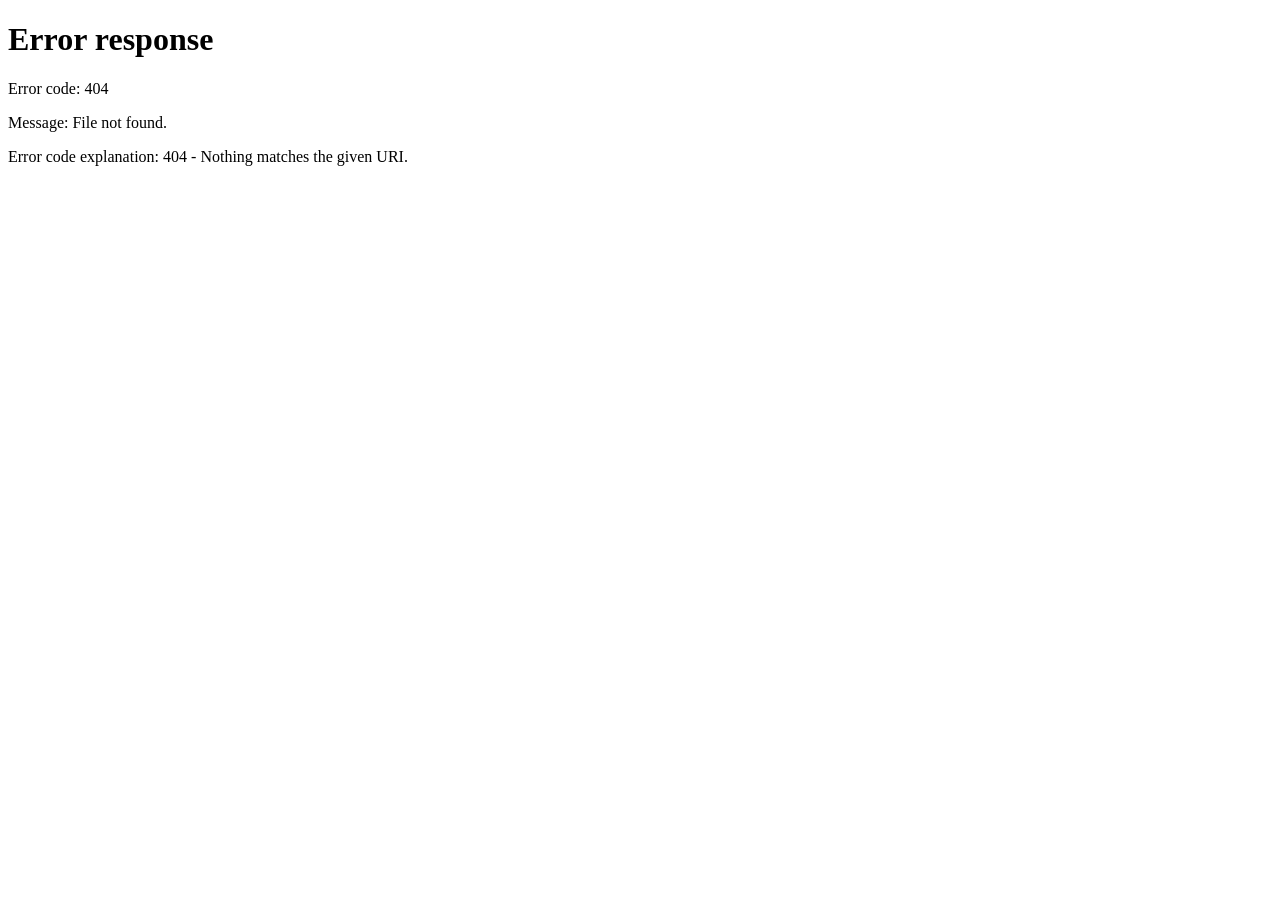
==== slides.html @ 271a7a08 "slides.html: redirect naar wachtwoord als niet ingelogd" ====
<!DOCTYPE html>
<html lang="en">
<head>
  <meta charset="UTF-8">
  <meta name="viewport" content="width=device-width, initial-scale=1.0">
  <meta name="robots" content="noindex, nofollow">
  <meta name="description" content="Information Autonomy — The missing precondition for data sovereignty in an era of vendor lock-in and AI. By Martijn Aslander. Foreword by Fons Trompenaars.">
  <title>Information Autonomy — Martijn Aslander</title>
  <link rel="preconnect" href="https://fonts.googleapis.com">
  <link rel="preconnect" href="https://fonts.gstatic.com" crossorigin>
  <link href="https://fonts.googleapis.com/css2?family=Inter:wght@300;400;500;600;700;800;900&display=swap" rel="stylesheet">
  <link rel="stylesheet" href="style.css">
  <link rel="stylesheet" href="https://cdnjs.cloudflare.com/ajax/libs/font-awesome/6.5.0/css/all.min.css">
</head>
<script>
  if (sessionStorage.getItem('ia_auth') !== '1') {
    window.location.replace('index.html');
  }
</script>
<body>
  <div class="ribbon">Dummy Site — tijdelijk</div>

  <!-- HERO -->
  <section class="hero">
    <div class="container">
      <p class="author-name">Martijn Aslander</p>
      <h1 class="book-title">Information Autonomy</h1>
      <p class="subtitle">The missing precondition for data sovereignty in an era of vendor lock-in and AI</p>
      <div class="hero-cover">
        <img src="cover.png" alt="Information Autonomy — book cover" />
      </div>
      <blockquote class="hero-quote">
        <img src="photos/fons-trompenaars.jpg" alt="Fons Trompenaars" class="hero-quote-photo" />
        <div class="hero-quote-body">
          <p class="hero-quote-text">"There are books that add something to what we already know. There are books that rearrange what we thought we knew. And then, more rarely, there are books that make visible the thing that was shaping us while we were looking elsewhere."</p>
          <cite>
            <strong>Fons Trompenaars</strong>
            <span>Author of <em>Riding the Waves of Culture</em> — Foreword</span>
          </cite>
        </div>
      </blockquote>
      <a href="#order" class="btn-primary"><i class="fa-brands fa-amazon"></i> Pre-order the book</a>
    </div>
  </section>

  <!-- ARGUMENT -->
  <section class="argument">
    <div class="container">
      <h2>The format is the message.</h2>
      <p class="lead">For 250 years, thinkers have circled the same problem without naming it.</p>
      <p class="thinkers-list">
        <span>Georges-Louis Buffon</span> · <span>Paul Otlet</span> · <span>Vannevar Bush</span> · <span>Marshall McLuhan</span> · <span>Peter Drucker</span> · <span>Robert Karasek</span> · <span>Daniel Kahneman</span> · <span>Gloria Mark</span> · <span>David Allen</span> · <span>Clay Shirky</span>
      </p>
      <p class="argument-statement">None of them named the layer that was blocking the vision.</p>
      <p>In this book, Martijn Aslander shows where all these lines converge — in a layer so ordinary it has become invisible: <strong>the file format</strong>.</p>
      <p>When information is stored in formats that computers cannot read without the software that created them, autonomy becomes a slogan. Workers are asked to be self-directed while being structurally denied the informational conditions for self-direction. The cause is embedded in the format. The symptom appears in the body.</p>
      <p class="argument-epigram">This is not a book against technology. It is a book against technological unconsciousness.</p>
    </div>
  </section>

  <!-- ENDORSEMENTS -->
  <section class="endorsements">
    <div class="container">
      <h2>Praise for <em>Information Autonomy</em></h2>
      <div class="quotes-grid">

        <div class="quote-card">
          <img src="photos/david-allen.jpg" alt="David Allen" class="quote-photo" onerror="this.style.display='none'" />
          <div class="quote-body">
            <p class="quote-text">"[Endorsement coming]"</p>
            <div class="quote-attribution">
              <p class="quote-author">David Allen</p>
              <p class="quote-role">Author of <em>Getting Things Done</em></p>
            </div>
          </div>
        </div>

        <div class="quote-card">
          <img src="photos/jorge-arango.jpg" alt="Jorge Arango" class="quote-photo" onerror="this.style.display='none'" />
          <div class="quote-body">
            <p class="quote-text">"[Endorsement coming]"</p>
            <div class="quote-attribution">
              <p class="quote-author">Jorge Arango</p>
              <p class="quote-role">Author of <em>Living in Information</em></p>
            </div>
          </div>
        </div>

        <div class="quote-card">
          <img src="photos/nick-milo.jpg" alt="Nick Milo" class="quote-photo" onerror="this.style.display='none'" />
          <div class="quote-body">
            <p class="quote-text">"[Endorsement coming]"</p>
            <div class="quote-attribution">
              <p class="quote-author">Nick Milo</p>
              <p class="quote-role">Founder of Linking Your Thinking</p>
            </div>
          </div>
        </div>

        <div class="quote-card">
          <img src="photos/roland-allen.jpg" alt="Roland Allen" class="quote-photo" onerror="this.style.display='none'" />
          <div class="quote-body">
            <p class="quote-text">"[Endorsement coming]"</p>
            <div class="quote-attribution">
              <p class="quote-author">Roland Allen</p>
              <p class="quote-role">Author of <em>The Notebook</em></p>
            </div>
          </div>
        </div>

        <div class="quote-card">
          <img src="photos/gary-wolf.jpg" alt="Gary Wolf" class="quote-photo" onerror="this.style.display='none'" />
          <div class="quote-body">
            <p class="quote-text">"[Endorsement coming]"</p>
            <div class="quote-attribution">
              <p class="quote-author">Gary Wolf</p>
              <p class="quote-role">Co-founder Quantified Self, <em>Wired</em></p>
            </div>
          </div>
        </div>

        <div class="quote-card">
          <img src="photos/seth-godin.jpg" alt="Seth Godin" class="quote-photo" onerror="this.style.display='none'" />
          <div class="quote-body">
            <p class="quote-text">"[Endorsement coming]"</p>
            <div class="quote-attribution">
              <p class="quote-author">Seth Godin</p>
              <p class="quote-role">Author of <em>Purple Cow</em>, <em>This Is Marketing</em></p>
            </div>
          </div>
        </div>

        <div class="quote-card">
          <img src="photos/tim-sanders.jpg" alt="Tim Sanders" class="quote-photo" onerror="this.style.display='none'" />
          <div class="quote-body">
            <p class="quote-text">"[Endorsement coming]"</p>
            <div class="quote-attribution">
              <p class="quote-author">Tim Sanders</p>
              <p class="quote-role">Author of <em>Love is the Killer App</em></p>
            </div>
          </div>
        </div>

      </div>
    </div>
  </section>

  <!-- ABOUT -->
  <section class="about">
    <div class="container">
      <h2>About the author</h2>
      <div class="about-inner">
        <div class="about-photo">
          <img src="martijn.jpg" alt="Martijn Aslander" />
        </div>
        <div class="about-text">
          <p>Martijn Aslander has spent his entire adult life — and much of his childhood — living inside information systems. He got his first Commodore 64 at twelve and started building lists of things that mattered to him. He has never stopped.</p>
          <p>Today he is a knowledge strategist, public speaker with over 2,500 stage appearances, and the co-founder of <strong>Digital Fitness</strong> — a movement that helps desk workers reclaim their relationship with technology. He is also the founder of the <strong>PKM Summit</strong>, an annual gathering of thinkers and practitioners at the frontier of personal knowledge management. Over fifteen years he has tested his ideas in the field: with police forces, government agencies, and large organisations across Europe, South Africa, Iran, and Pakistan.</p>
          <p>Then came the stroke. During months of forced stillness, something became visible that decades of work had been circling without ever naming: the file format as the root cause of organisational dysfunction. Workers are asked to be self-directed while being structurally denied the informational conditions for self-direction. The cause is embedded in the format. The symptom appears in the body.</p>
          <p><em>Information Autonomy</em> is the result.</p>
          <p class="foreword-note">Foreword by <strong>Fons Trompenaars</strong> — author of <em>Riding the Waves of Culture</em>, 100,000+ academic citations, adviser to Fortune 500 companies worldwide.</p>
        </div>
      </div>
    </div>
  </section>

  <!-- ORDER -->
  <section class="order" id="order">
    <div class="container">
      <div class="order-inner">
        <div class="order-cover">
          <img src="cover.png" alt="Information Autonomy book cover" />
        </div>
        <div class="order-content">
          <h2>Get the book</h2>
          <p>Available as e-book, paperback and hardcover.</p>
          <a href="#" class="btn-primary btn-large"><i class="fa-brands fa-amazon"></i> Pre-order on Amazon</a>
          <p class="order-links">
            <a href="#">Kindle edition</a> &nbsp;·&nbsp;
            <a href="#">Paperback</a> &nbsp;·&nbsp;
            <a href="#">Hardcover</a>
          </p>
        </div>
      </div>
    </div>
  </section>

  <!-- FOOTER -->
  <footer>
    <div class="container">
      <p>© 2026 Martijn Aslander — <a href="https://martijnaslander.international">martijnaslander.international</a></p>
    </div>
  </footer>

</body>
</html>
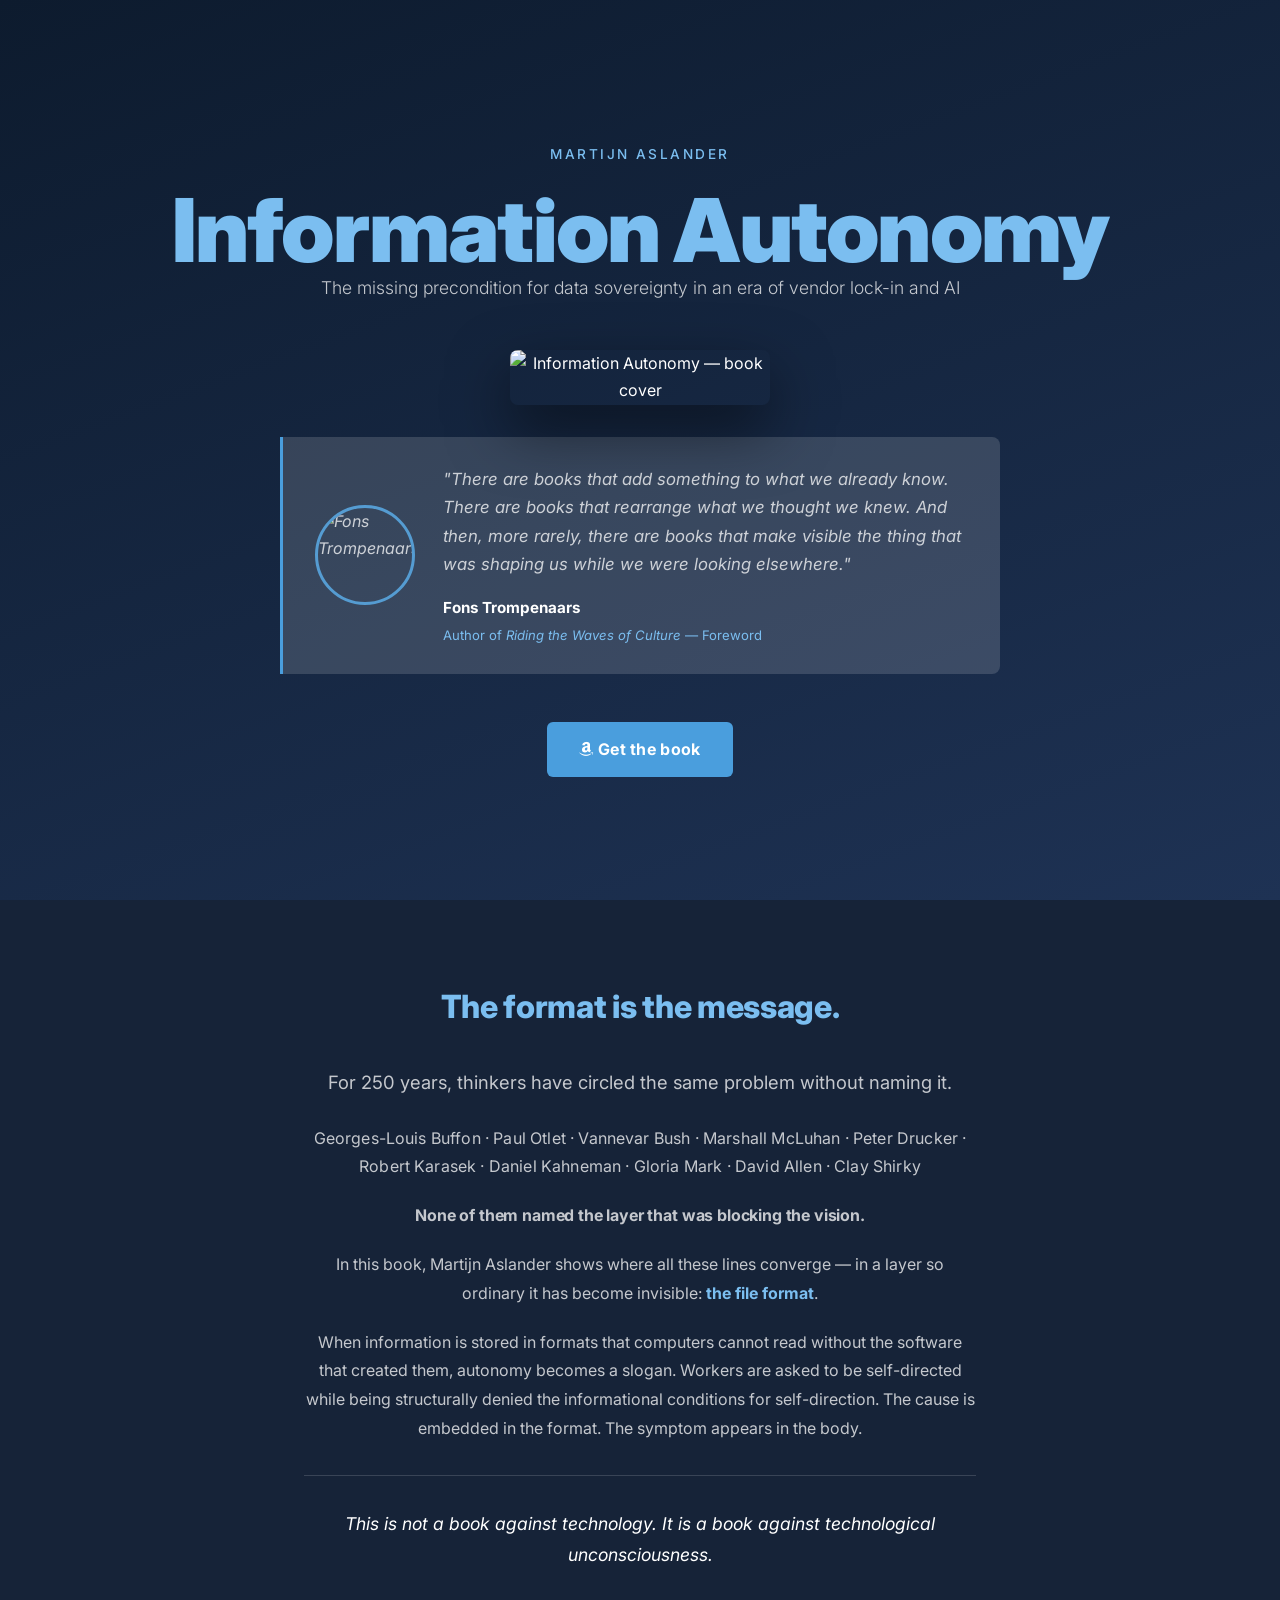
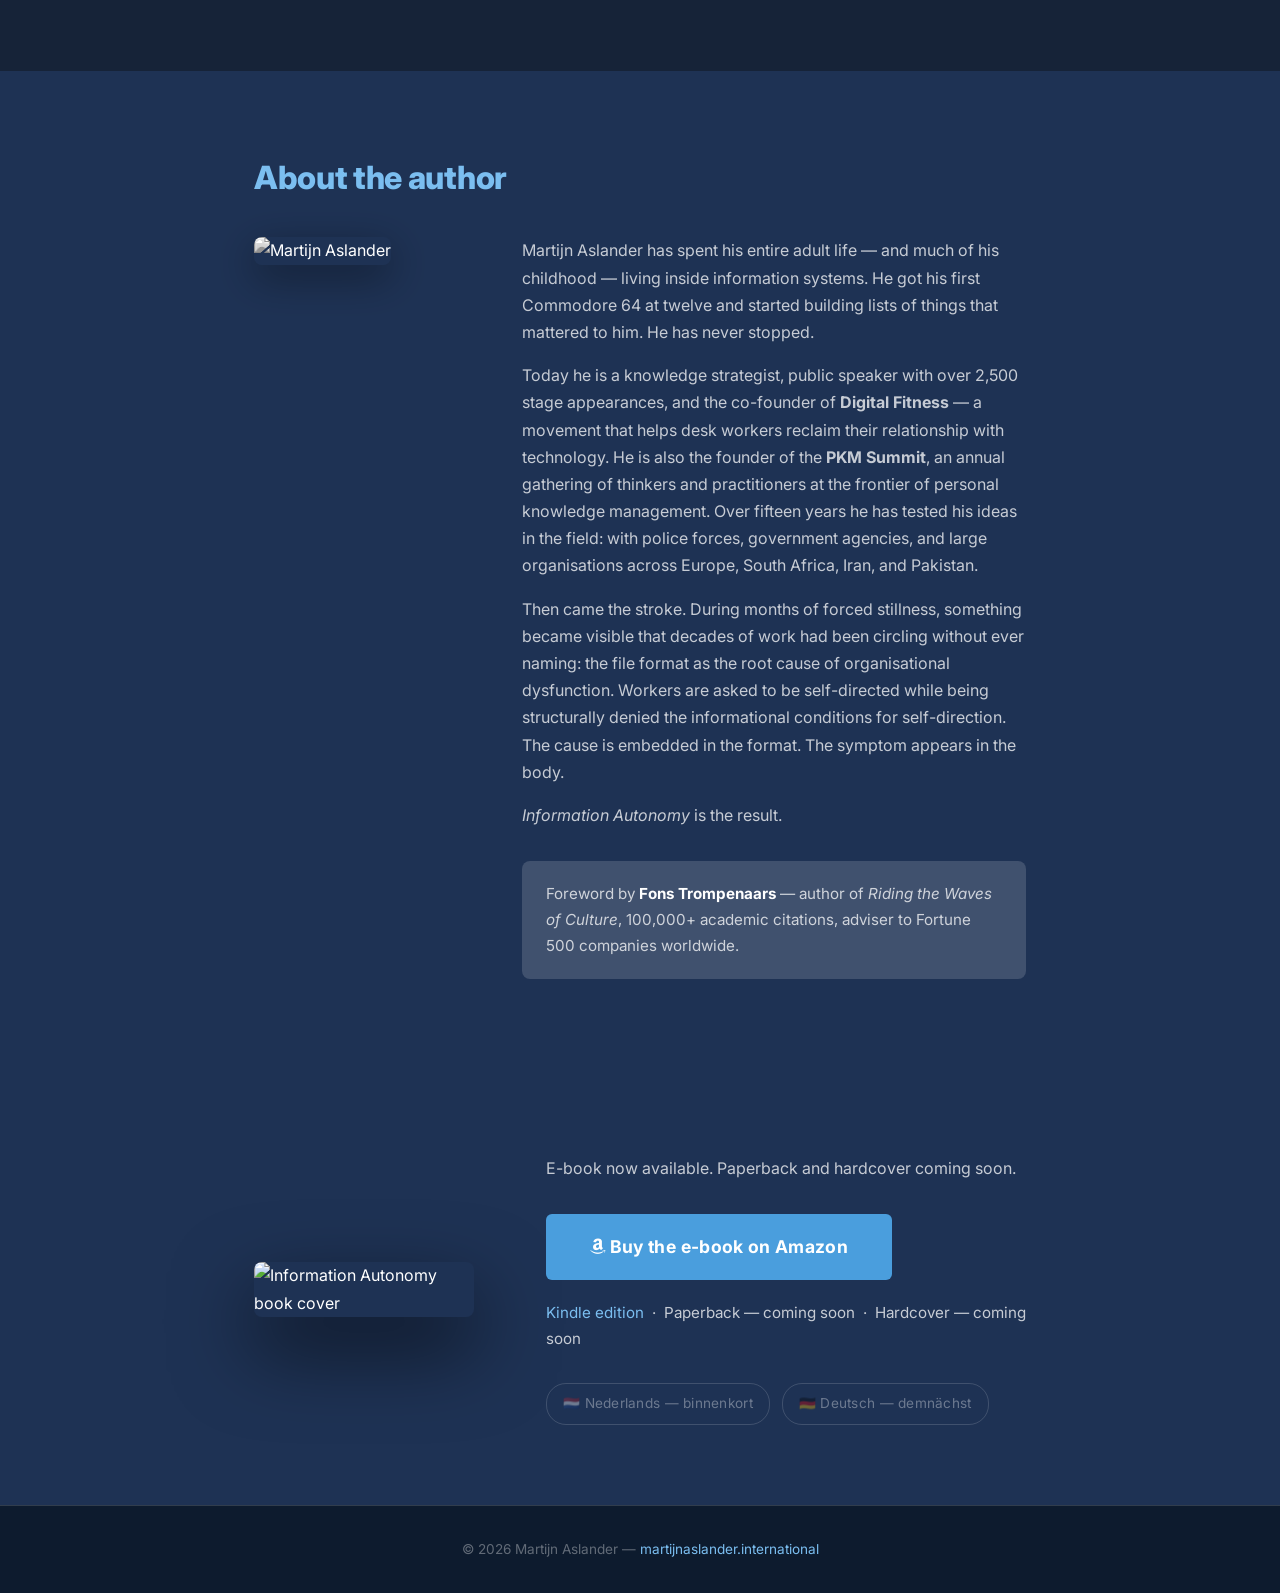
==== commit e3aaa2b7: "Site live: wachtwoord + dummy-badge + praise-blok eruit, e-book Amazon-link erin - Wachtwoord-gate v" ====
--- a/slides.html
+++ b/slides.html
@@ -12,13 +12,7 @@
   <link rel="stylesheet" href="style.css">
   <link rel="stylesheet" href="https://cdnjs.cloudflare.com/ajax/libs/font-awesome/6.5.0/css/all.min.css">
 </head>
-<script>
-  if (sessionStorage.getItem('ia_auth') !== '1') {
-    window.location.replace('index.html');
-  }
-</script>
 <body>
-  <div class="ribbon">Dummy Site — tijdelijk</div>
 
   <!-- HERO -->
   <section class="hero">
@@ -39,7 +33,7 @@
           </cite>
         </div>
       </blockquote>
-      <a href="#order" class="btn-primary"><i class="fa-brands fa-amazon"></i> Pre-order the book</a>
+      <a href="#order" class="btn-primary"><i class="fa-brands fa-amazon"></i> Get the book</a>
     </div>
   </section>
 
@@ -55,93 +49,6 @@
       <p>In this book, Martijn Aslander shows where all these lines converge — in a layer so ordinary it has become invisible: <strong>the file format</strong>.</p>
       <p>When information is stored in formats that computers cannot read without the software that created them, autonomy becomes a slogan. Workers are asked to be self-directed while being structurally denied the informational conditions for self-direction. The cause is embedded in the format. The symptom appears in the body.</p>
       <p class="argument-epigram">This is not a book against technology. It is a book against technological unconsciousness.</p>
-    </div>
-  </section>
-
-  <!-- ENDORSEMENTS -->
-  <section class="endorsements">
-    <div class="container">
-      <h2>Praise for <em>Information Autonomy</em></h2>
-      <div class="quotes-grid">
-
-        <div class="quote-card">
-          <img src="photos/david-allen.jpg" alt="David Allen" class="quote-photo" onerror="this.style.display='none'" />
-          <div class="quote-body">
-            <p class="quote-text">"[Endorsement coming]"</p>
-            <div class="quote-attribution">
-              <p class="quote-author">David Allen</p>
-              <p class="quote-role">Author of <em>Getting Things Done</em></p>
-            </div>
-          </div>
-        </div>
-
-        <div class="quote-card">
-          <img src="photos/jorge-arango.jpg" alt="Jorge Arango" class="quote-photo" onerror="this.style.display='none'" />
-          <div class="quote-body">
-            <p class="quote-text">"[Endorsement coming]"</p>
-            <div class="quote-attribution">
-              <p class="quote-author">Jorge Arango</p>
-              <p class="quote-role">Author of <em>Living in Information</em></p>
-            </div>
-          </div>
-        </div>
-
-        <div class="quote-card">
-          <img src="photos/nick-milo.jpg" alt="Nick Milo" class="quote-photo" onerror="this.style.display='none'" />
-          <div class="quote-body">
-            <p class="quote-text">"[Endorsement coming]"</p>
-            <div class="quote-attribution">
-              <p class="quote-author">Nick Milo</p>
-              <p class="quote-role">Founder of Linking Your Thinking</p>
-            </div>
-          </div>
-        </div>
-
-        <div class="quote-card">
-          <img src="photos/roland-allen.jpg" alt="Roland Allen" class="quote-photo" onerror="this.style.display='none'" />
-          <div class="quote-body">
-            <p class="quote-text">"[Endorsement coming]"</p>
-            <div class="quote-attribution">
-              <p class="quote-author">Roland Allen</p>
-              <p class="quote-role">Author of <em>The Notebook</em></p>
-            </div>
-          </div>
-        </div>
-
-        <div class="quote-card">
-          <img src="photos/gary-wolf.jpg" alt="Gary Wolf" class="quote-photo" onerror="this.style.display='none'" />
-          <div class="quote-body">
-            <p class="quote-text">"[Endorsement coming]"</p>
-            <div class="quote-attribution">
-              <p class="quote-author">Gary Wolf</p>
-              <p class="quote-role">Co-founder Quantified Self, <em>Wired</em></p>
-            </div>
-          </div>
-        </div>
-
-        <div class="quote-card">
-          <img src="photos/seth-godin.jpg" alt="Seth Godin" class="quote-photo" onerror="this.style.display='none'" />
-          <div class="quote-body">
-            <p class="quote-text">"[Endorsement coming]"</p>
-            <div class="quote-attribution">
-              <p class="quote-author">Seth Godin</p>
-              <p class="quote-role">Author of <em>Purple Cow</em>, <em>This Is Marketing</em></p>
-            </div>
-          </div>
-        </div>
-
-        <div class="quote-card">
-          <img src="photos/tim-sanders.jpg" alt="Tim Sanders" class="quote-photo" onerror="this.style.display='none'" />
-          <div class="quote-body">
-            <p class="quote-text">"[Endorsement coming]"</p>
-            <div class="quote-attribution">
-              <p class="quote-author">Tim Sanders</p>
-              <p class="quote-role">Author of <em>Love is the Killer App</em></p>
-            </div>
-          </div>
-        </div>
-
-      </div>
     </div>
   </section>
 
@@ -172,14 +79,17 @@
           <img src="cover.png" alt="Information Autonomy book cover" />
         </div>
         <div class="order-content">
-          <h2>Get the book</h2>
-          <p>Available as e-book, paperback and hardcover.</p>
-          <a href="#" class="btn-primary btn-large"><i class="fa-brands fa-amazon"></i> Pre-order on Amazon</a>
+          <p>E-book now available. Paperback and hardcover coming soon.</p>
+          <a href="https://www.amazon.com/Information-Autonomy-sovereignty-depends-lock-ebook/dp/B0H4RF5TL1/" target="_blank" rel="noopener" class="btn-primary btn-large"><i class="fa-brands fa-amazon"></i> Buy the e-book on Amazon</a>
           <p class="order-links">
-            <a href="#">Kindle edition</a> &nbsp;·&nbsp;
-            <a href="#">Paperback</a> &nbsp;·&nbsp;
-            <a href="#">Hardcover</a>
+            <a href="https://www.amazon.com/Information-Autonomy-sovereignty-depends-lock-ebook/dp/B0H4RF5TL1/" target="_blank" rel="noopener">Kindle edition</a> &nbsp;·&nbsp;
+            <span>Paperback — coming soon</span> &nbsp;·&nbsp;
+            <span>Hardcover — coming soon</span>
           </p>
+          <div class="coming-soon-langs">
+            <span class="lang-badge">🇳🇱 Nederlands — binnenkort</span>
+            <span class="lang-badge">🇩🇪 Deutsch — demnächst</span>
+          </div>
         </div>
       </div>
     </div>
--- a/style.css
+++ b/style.css
@@ -0,0 +1,498 @@
+/* =============================================
+   Information Autonomy — Website
+   Kleurpalet gebaseerd op boekcover
+   ============================================= */
+
+:root {
+  --navy:       #0d1b2e;
+  --navy-mid:   #162338;
+  --navy-light: #1e3254;
+  --blue:       #4a9edd;
+  --blue-light: #7bbef0;
+  --white:      #ffffff;
+  --white-dim:  rgba(255,255,255,0.75);
+  --white-faint:rgba(255,255,255,0.15);
+}
+
+*, *::before, *::after { box-sizing: border-box; margin: 0; padding: 0; }
+
+html { scroll-behavior: smooth; }
+
+body {
+  font-family: 'Inter', sans-serif;
+  background: var(--navy);
+  color: var(--white);
+  line-height: 1.7;
+}
+
+.container {
+  max-width: 820px;
+  margin: 0 auto;
+  padding: 0 24px;
+}
+
+/* ---- RIBBON ---- */
+.ribbon {
+  position: fixed;
+  top: 52px;
+  left: -52px;
+  width: 220px;
+  background: #cc2200;
+  color: #fff;
+  font-size: 0.72rem;
+  font-weight: 700;
+  letter-spacing: 0.05em;
+  text-align: center;
+  padding: 8px 0;
+  transform: rotate(-45deg);
+  z-index: 9999;
+  text-transform: uppercase;
+  box-shadow: 0 2px 8px rgba(0,0,0,0.4);
+  white-space: nowrap;
+}
+
+/* ---- HERO ---- */
+.hero {
+  min-height: 100vh;
+  display: flex;
+  align-items: center;
+  background: linear-gradient(160deg, var(--navy) 0%, var(--navy-light) 100%);
+  padding: 80px 0 60px;
+  text-align: center;
+}
+
+.hero .container {
+  max-width: 1100px;
+}
+
+.hero-cover {
+  margin: 32px auto;
+  width: 260px;
+}
+
+.hero-cover img {
+  width: 100%;
+  border-radius: 8px;
+  box-shadow: 0 24px 60px rgba(0,0,0,0.5);
+}
+
+.author-name {
+  font-size: 0.85rem;
+  font-weight: 500;
+  letter-spacing: 0.18em;
+  text-transform: uppercase;
+  color: var(--blue-light);
+  margin-bottom: 20px;
+}
+
+.book-title {
+  font-size: clamp(2.8rem, 7vw, 5.5rem);
+  font-weight: 900;
+  line-height: 1.0;
+  color: var(--blue-light);
+  letter-spacing: -0.02em;
+  margin-bottom: 0;
+  white-space: nowrap;
+}
+
+.subtitle {
+  font-size: 1.1rem;
+  font-weight: 300;
+  color: var(--white-dim);
+  margin-bottom: 48px;
+  line-height: 1.6;
+}
+
+.hero-quote {
+  display: flex;
+  align-items: center;
+  gap: 28px;
+  padding: 28px 32px;
+  margin: 0 auto 48px;
+  max-width: 720px;
+  text-align: left;
+  font-style: italic;
+  color: var(--white-dim);
+  background: var(--white-faint);
+  border-left: 3px solid var(--blue);
+  border-radius: 0 8px 8px 0;
+}
+
+.hero-quote-photo {
+  width: 100px;
+  height: 100px;
+  border-radius: 50%;
+  object-fit: cover;
+  object-position: top;
+  border: 3px solid var(--blue);
+  flex-shrink: 0;
+  filter: grayscale(15%);
+}
+
+.hero-quote-body {
+  flex: 1;
+}
+
+.hero-quote-text {
+  font-size: 1.05rem;
+  line-height: 1.7;
+  margin: 0 0 16px 0;
+}
+
+.hero-quote cite {
+  display: flex;
+  flex-direction: column;
+  gap: 3px;
+  font-style: normal;
+}
+
+.hero-quote cite strong {
+  color: var(--white);
+  font-size: 0.95rem;
+}
+
+.hero-quote cite span {
+  color: var(--blue-light);
+  font-size: 0.82rem;
+}
+
+/* ---- BUTTONS ---- */
+.btn-primary {
+  display: inline-block;
+  background: var(--blue);
+  color: var(--white);
+  font-weight: 700;
+  font-size: 1rem;
+  padding: 14px 32px;
+  border-radius: 6px;
+  text-decoration: none;
+  transition: background 0.2s, transform 0.1s;
+  letter-spacing: 0.02em;
+}
+
+.btn-primary:hover {
+  background: var(--blue-light);
+  transform: translateY(-1px);
+}
+
+.btn-large {
+  font-size: 1.1rem;
+  padding: 18px 44px;
+}
+
+.btn-secondary {
+  display: inline-block;
+  background: transparent;
+  color: var(--blue-light);
+  border: 2px solid var(--blue);
+  font-weight: 700;
+  font-size: 1rem;
+  padding: 14px 32px;
+  border-radius: 6px;
+  text-decoration: none;
+  transition: background 0.2s, color 0.2s;
+  letter-spacing: 0.02em;
+}
+
+.btn-secondary:hover {
+  background: var(--blue);
+  color: var(--white);
+}
+
+.order-buttons {
+  display: flex;
+  gap: 16px;
+  justify-content: center;
+  flex-wrap: wrap;
+  margin-bottom: 24px;
+}
+
+/* ---- SECTIONS ---- */
+section {
+  padding: 80px 0;
+}
+
+section h2 {
+  font-size: 2rem;
+  font-weight: 800;
+  color: var(--blue-light);
+  margin-bottom: 32px;
+  letter-spacing: -0.01em;
+}
+
+/* ---- ARGUMENT ---- */
+.argument {
+  background: var(--navy-mid);
+  text-align: center;
+}
+
+.argument .container {
+  max-width: 720px;
+}
+
+.argument .lead {
+  font-size: 1.15rem;
+  color: var(--white-dim);
+  margin-bottom: 24px;
+}
+
+.argument p {
+  color: var(--white-dim);
+  margin-bottom: 20px;
+  font-size: 1rem;
+  line-height: 1.8;
+}
+
+.argument strong {
+  color: var(--blue-light);
+}
+
+.thinkers-list {
+  color: var(--blue-light);
+  font-size: 1.05rem;
+  line-height: 2;
+  margin-bottom: 48px;
+  letter-spacing: 0.01em;
+}
+
+.argument-statement {
+  font-size: 1.6rem;
+  font-weight: 700;
+  color: var(--white);
+  line-height: 1.35;
+  margin: 0 auto 40px;
+  letter-spacing: -0.01em;
+}
+
+.argument-epigram {
+  font-style: italic;
+  font-size: 1.1rem !important;
+  color: var(--white) !important;
+  margin-top: 32px;
+  padding-top: 32px;
+  border-top: 1px solid var(--white-faint);
+}
+
+/* ---- ENDORSEMENTS ---- */
+.endorsements {
+  background: var(--navy);
+}
+
+.endorsements .container {
+  max-width: 1200px;
+}
+
+.endorsements h2 {
+  text-align: center;
+}
+
+.quotes-grid {
+  display: grid;
+  grid-template-columns: repeat(2, 1fr);
+  gap: 32px;
+}
+
+.quote-card {
+  background: var(--navy-mid);
+  border: 1px solid var(--white-faint);
+  border-left: 4px solid var(--blue);
+  border-radius: 0 8px 8px 0;
+  padding: 28px 32px;
+  display: flex;
+  align-items: flex-start;
+  gap: 24px;
+}
+
+.quote-photo {
+  width: 90px;
+  height: 90px;
+  border-radius: 50%;
+  object-fit: cover;
+  object-position: top;
+  border: 3px solid var(--blue);
+  flex-shrink: 0;
+  filter: grayscale(15%);
+}
+
+.quote-body {
+  flex: 1;
+  display: flex;
+  flex-direction: column;
+  justify-content: space-between;
+}
+
+.quote-text {
+  font-style: italic;
+  color: var(--white-dim);
+  font-size: 1.05rem;
+  line-height: 1.75;
+  margin: 0 0 16px 0;
+}
+
+.quote-attribution {
+  border-top: 1px solid var(--white-faint);
+  padding-top: 12px;
+}
+
+.quote-author {
+  font-weight: 700;
+  font-size: 0.95rem;
+  color: var(--white);
+  margin: 0 0 3px 0;
+}
+
+.quote-role {
+  font-size: 0.82rem;
+  color: var(--blue-light);
+  margin: 0;
+  line-height: 1.4;
+}
+
+/* ---- ABOUT ---- */
+.about {
+  background: var(--navy-light);
+}
+
+.about-inner {
+  display: flex;
+  gap: 48px;
+  align-items: flex-start;
+}
+
+.about-photo {
+  flex: 0 0 220px;
+}
+
+.about-photo img {
+  width: 100%;
+  border-radius: 8px;
+  filter: grayscale(100%);
+  box-shadow: 0 12px 40px rgba(0,0,0,0.4);
+}
+
+.about-text {
+  flex: 1;
+}
+
+.about p {
+  color: var(--white-dim);
+  margin-bottom: 16px;
+}
+
+.foreword-note {
+  margin-top: 32px;
+  padding: 20px 24px;
+  background: var(--white-faint);
+  border-radius: 8px;
+  font-size: 0.95rem;
+}
+
+.foreword-note strong {
+  color: var(--white);
+}
+
+/* ---- ORDER ---- */
+.order {
+  background: var(--navy-light);
+}
+
+.order-inner {
+  display: flex;
+  gap: 72px;
+  align-items: center;
+}
+
+.order-cover {
+  flex: 0 0 220px;
+}
+
+.order-cover img {
+  width: 100%;
+  border-radius: 8px;
+  box-shadow: 0 32px 80px rgba(0,0,0,0.6);
+}
+
+.order-content {
+  flex: 1;
+}
+
+.order-content h2 {
+  text-align: left;
+}
+
+.order p {
+  color: var(--white-dim);
+  margin-bottom: 32px;
+}
+
+.order-links {
+  margin-top: 20px;
+  font-size: 0.95rem;
+}
+
+.order-links a {
+  color: var(--blue-light);
+  text-decoration: none;
+  transition: color 0.2s;
+}
+
+.order-links a:hover {
+  color: var(--white);
+  text-decoration: underline;
+}
+
+@media (max-width: 768px) {
+  .order-inner { flex-direction: column; gap: 40px; text-align: center; }
+  .order-cover { flex: 0 0 auto; width: 180px; }
+  .order-content h2 { text-align: center; }
+}
+
+/* ---- FOOTER ---- */
+footer {
+  background: var(--navy);
+  padding: 32px 0;
+  text-align: center;
+  font-size: 0.85rem;
+  color: rgba(255,255,255,0.35);
+  border-top: 1px solid var(--white-faint);
+}
+
+footer a {
+  color: var(--blue-light);
+  text-decoration: none;
+}
+
+/* ---- COMING SOON TALEN ---- */
+.coming-soon-langs {
+  display: flex;
+  gap: 12px;
+  flex-wrap: wrap;
+  margin-top: 20px;
+}
+
+.lang-badge {
+  display: inline-block;
+  padding: 8px 16px;
+  border: 1px solid var(--white-faint);
+  border-radius: 20px;
+  font-size: 0.85rem;
+  color: rgba(255,255,255,0.35);
+  letter-spacing: 0.02em;
+}
+
+/* ---- RESPONSIVE ---- */
+@media (max-width: 768px) {
+  .hero-cover { flex: 0 0 auto; width: 220px; max-width: 100%; }
+  .hero-quote { flex-direction: column; gap: 16px; }
+  .about-inner { flex-direction: column; }
+  .about-photo { flex: 0 0 auto; width: 180px; margin: 0 auto; }
+  .quotes-grid { grid-template-columns: 1fr; }
+}
+
+@media (max-width: 600px) {
+  .book-title { font-size: 3.2rem; }
+  .hero-quote { padding: 16px 18px; }
+  .order-buttons { flex-direction: column; align-items: stretch; }
+  section { padding: 56px 0; }
+  section h2 { font-size: 1.6rem; }
+}
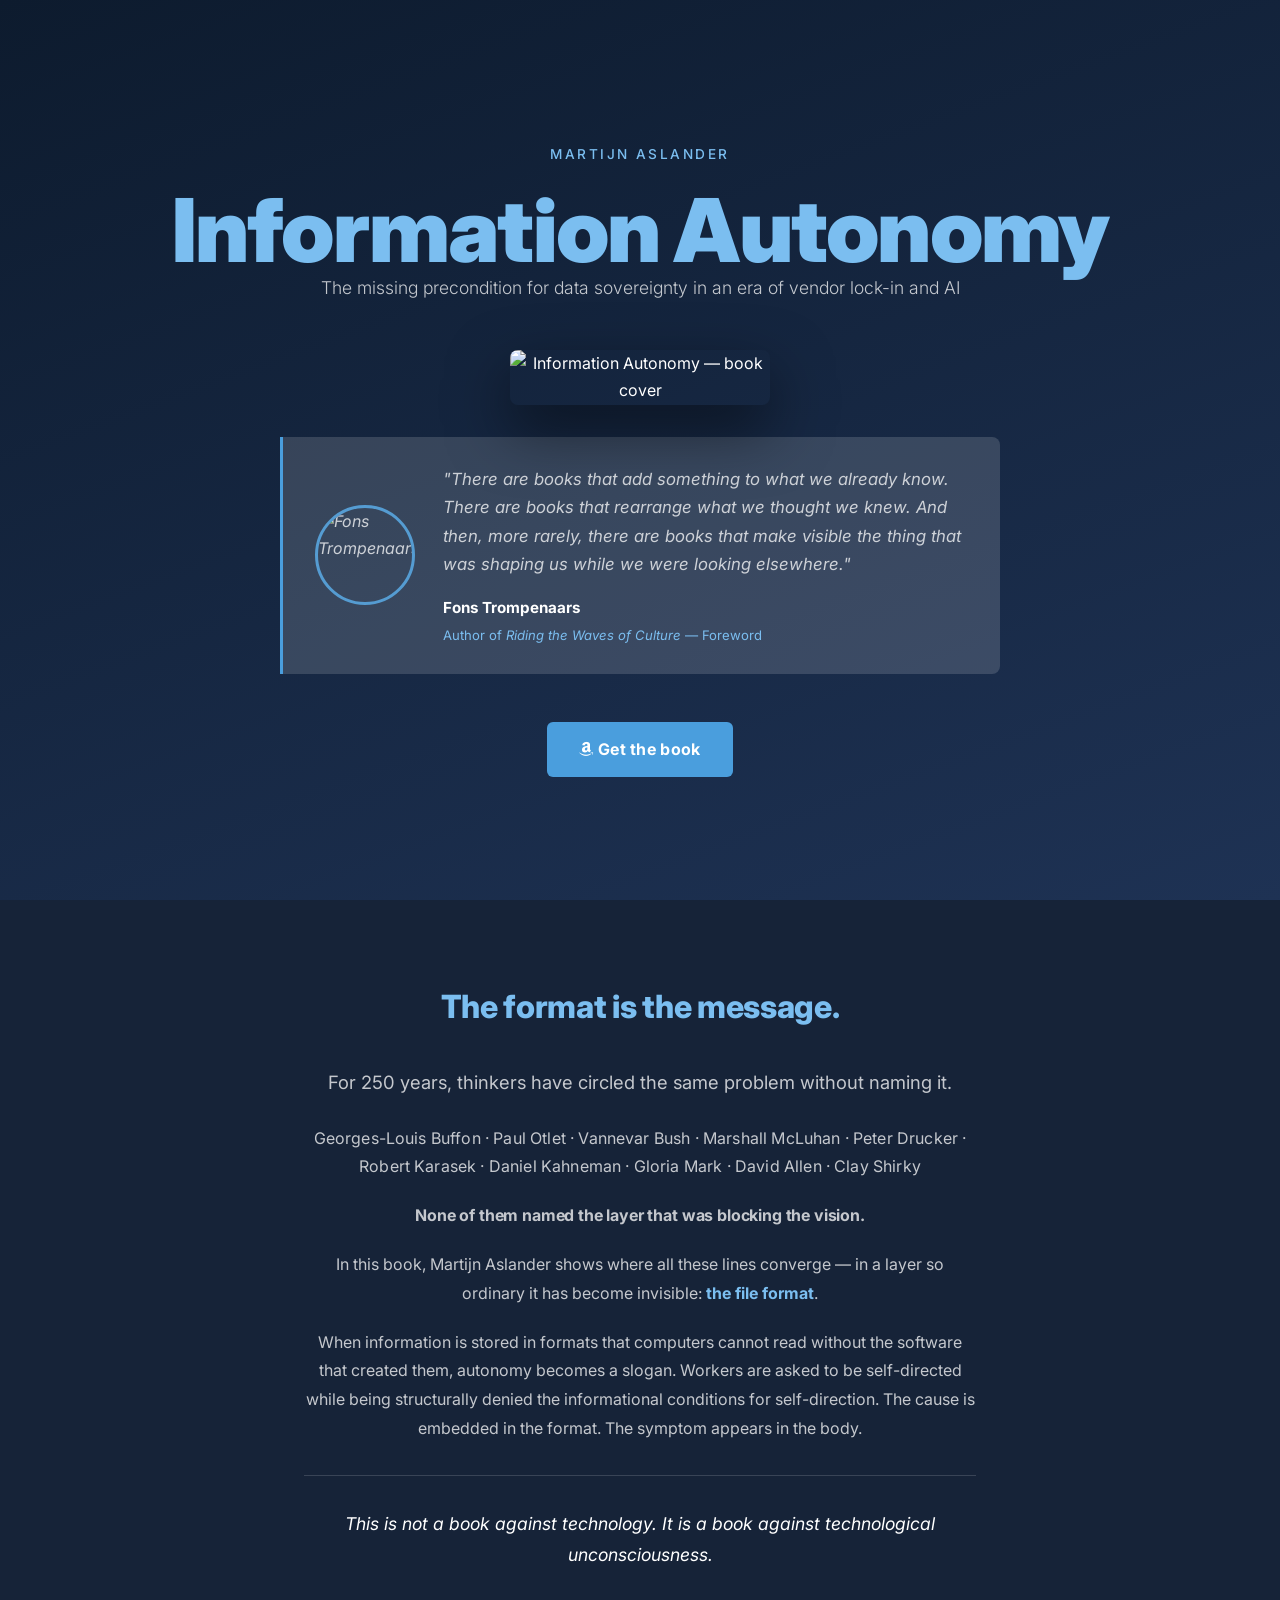
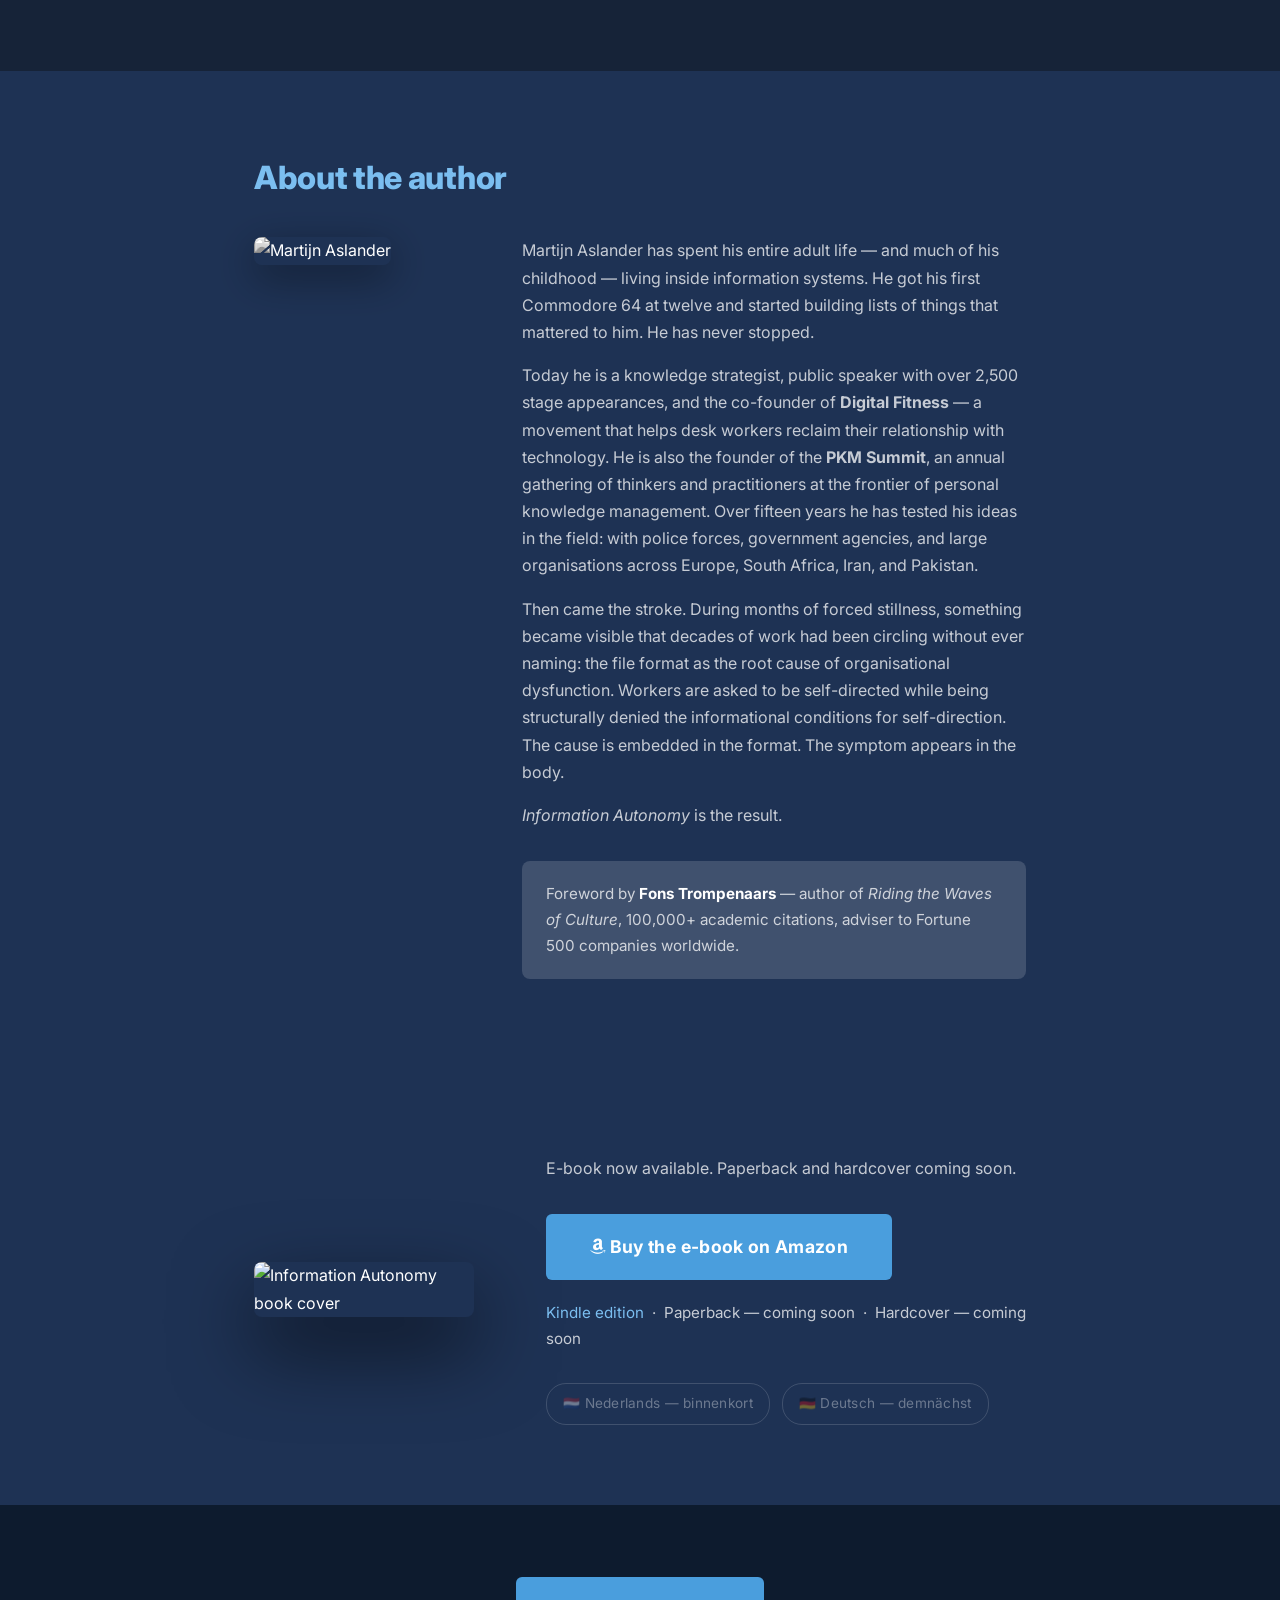
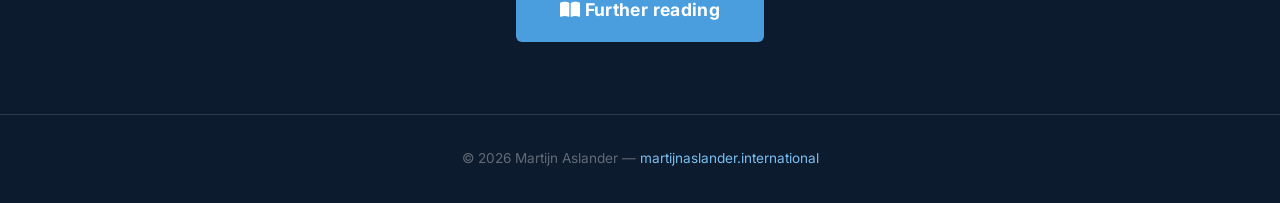
==== commit 8f633ced: "Mobiele titel-fix + Further reading-pagina - book-title breekt nu netjes af op smal scherm (geen hor" ====
--- a/slides.html
+++ b/slides.html
@@ -95,6 +95,13 @@
     </div>
   </section>
 
+  <!-- FURTHER READING -->
+  <section class="further-cta">
+    <div class="container">
+      <a href="reading.html" class="btn-primary btn-large"><i class="fa-solid fa-book-open"></i> Further reading</a>
+    </div>
+  </section>
+
   <!-- FOOTER -->
   <footer>
     <div class="container">
--- a/style.css
+++ b/style.css
@@ -23,6 +23,7 @@
   background: var(--navy);
   color: var(--white);
   line-height: 1.7;
+  overflow-x: hidden;
 }
 
 .container {
@@ -447,6 +448,75 @@
   .order-content h2 { text-align: center; }
 }
 
+/* ---- FURTHER READING CTA ---- */
+.further-cta {
+  background: var(--navy);
+  text-align: center;
+  padding: 72px 0;
+}
+
+/* ---- READING PAGE ---- */
+.reading {
+  background: linear-gradient(160deg, var(--navy) 0%, var(--navy-light) 100%);
+  min-height: 100vh;
+  padding: 96px 0 80px;
+}
+
+.reading .container { max-width: 760px; }
+
+.reading h1 {
+  font-size: clamp(2rem, 6vw, 3.2rem);
+  font-weight: 900;
+  color: var(--blue-light);
+  letter-spacing: -0.02em;
+  margin-bottom: 12px;
+}
+
+.reading .lead {
+  color: var(--white-dim);
+  font-size: 1.1rem;
+  margin-bottom: 48px;
+}
+
+.reading-group { margin-bottom: 48px; }
+
+.reading-group h3 {
+  font-size: 1.15rem;
+  font-weight: 700;
+  color: var(--blue-light);
+  margin-bottom: 20px;
+  text-transform: uppercase;
+  letter-spacing: 0.08em;
+}
+
+.reading-item {
+  display: block;
+  background: var(--white-faint);
+  border-left: 4px solid var(--blue);
+  border-radius: 0 8px 8px 0;
+  padding: 20px 24px;
+  margin-bottom: 16px;
+  text-decoration: none;
+  transition: background 0.2s, transform 0.1s;
+}
+
+.reading-item:hover { background: rgba(255,255,255,0.22); transform: translateY(-1px); }
+
+.reading-item .ri-title {
+  color: var(--white);
+  font-weight: 600;
+  font-size: 1.05rem;
+  line-height: 1.5;
+  margin-bottom: 6px;
+}
+
+.reading-item .ri-meta {
+  color: var(--blue-light);
+  font-size: 0.85rem;
+}
+
+.reading-back { margin-top: 24px; }
+
 /* ---- FOOTER ---- */
 footer {
   background: var(--navy);
@@ -487,12 +557,16 @@
   .about-inner { flex-direction: column; }
   .about-photo { flex: 0 0 auto; width: 180px; margin: 0 auto; }
   .quotes-grid { grid-template-columns: 1fr; }
+  .book-title { white-space: normal; }
 }
 
 @media (max-width: 600px) {
-  .book-title { font-size: 3.2rem; }
+  .book-title { font-size: clamp(2rem, 9vw, 3rem); white-space: normal; }
+  .subtitle { font-size: 1rem; }
   .hero-quote { padding: 16px 18px; }
+  .hero-quote-text { font-size: 1rem; }
   .order-buttons { flex-direction: column; align-items: stretch; }
   section { padding: 56px 0; }
   section h2 { font-size: 1.6rem; }
-}
+  .btn-large { font-size: 1rem; padding: 16px 28px; }
+}
